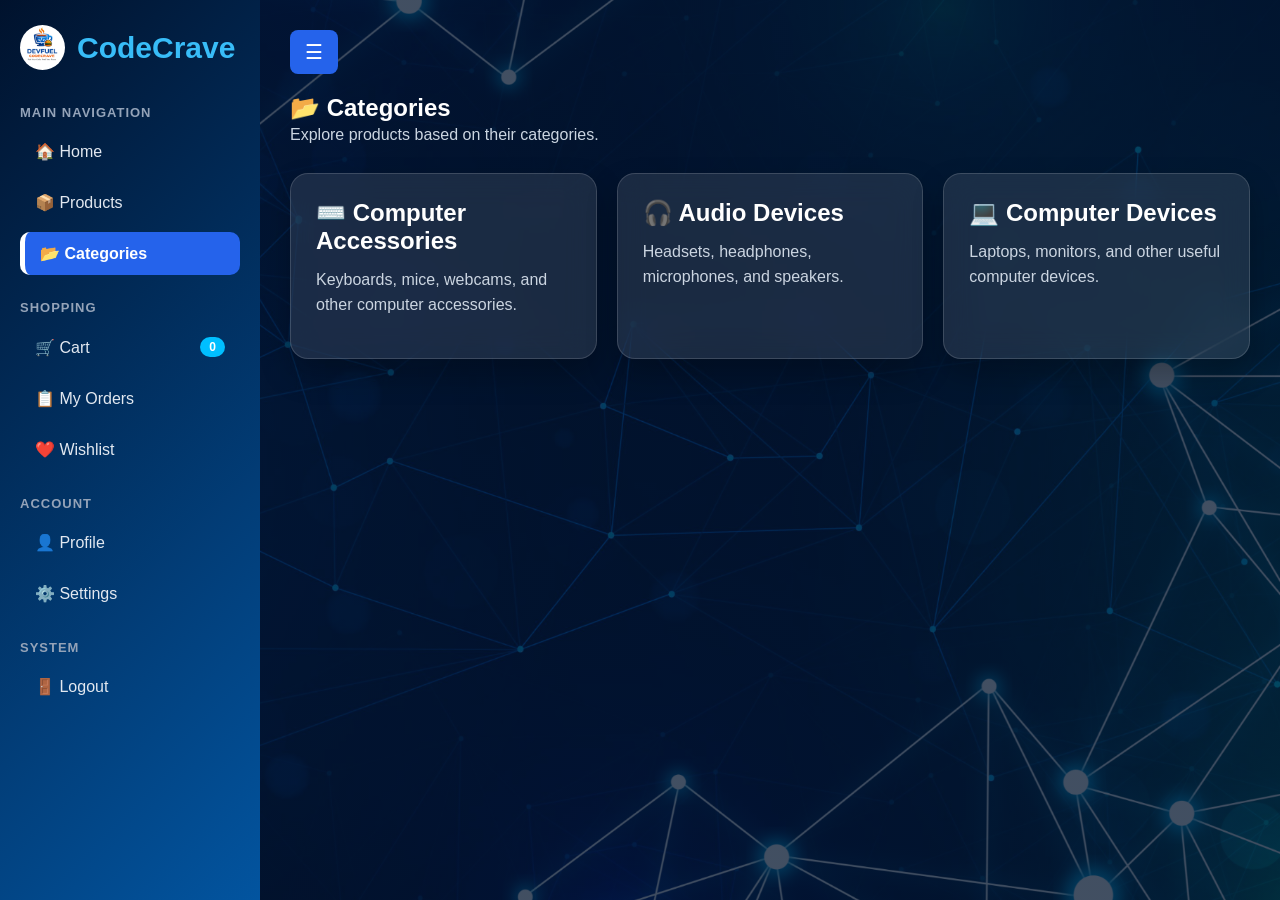
==== E-Commerce/Side-menu contents/Categories.html @ 778e3ce6 "Add files via upload" ====
<!DOCTYPE html>
<html lang="en">

<head>
    <meta charset="UTF-8">
    <meta name="viewport" content="width=device-width, initial-scale=1.0">
    <title>Categories</title>

    <link rel="stylesheet" href="../side-menu.css">
</head>

<body>

    <!-- SIDEBAR -->
    <div class="sidebar" id="sidebar">

        <div class="logo">
            <img src="../Logo.png" alt="CodeCrave Logo" class="sidebar-logo">
            <span>CodeCrave</span>
        </div>

        <div class="menu-group">

            <h4>Main Navigation</h4>

            <a href="Home.html" class="menu-link">
                🏠 Home
            </a>

            <a href="Products.html" class="menu-link">
                📦 Products
            </a>

            <a href="Categories.html" class="menu-link active">
                📂 Categories
            </a>

        </div>

        <div class="menu-group">

            <h4>Shopping</h4>

            <a href="Cart.html" class="menu-link">
                🛒 Cart
                <span class="cart-count" id="cartCount">0</span>
            </a>

            <a href="My Orders.html" class="menu-link">
                📋 My Orders
            </a>

            <a href="Wishlist.html" class="menu-link">
                ❤️ Wishlist
            </a>

        </div>

        <div class="menu-group">

            <h4>Account</h4>

            <a href="Profile.html" class="menu-link">
                👤 Profile
            </a>

            <a href="Setting.html" class="menu-link">
                ⚙️ Settings
            </a>

        </div>

        <div class="menu-group">

            <h4>System</h4>

            <a href="#" id="logoutBtn">
                🚪 Logout
            </a>

        </div>

    </div>


    <!-- MAIN CONTENT -->
    <div class="main-content">

        <button class="toggle-btn" id="toggleBtn">☰</button>

        <section id="categories" class="content-section active-section">

            <h1>📂 Categories</h1>

            <p class="section-description">
                Explore products based on their categories.
            </p>

            <div class="cards">

                <div class="category-card">

                    <h2>⌨️ Computer Accessories</h2>

                    <p>
                        Keyboards, mice, webcams,
                        and other computer accessories.
                    </p>

                </div>

                <div class="category-card">

                    <h2>🎧 Audio Devices</h2>

                    <p>
                        Headsets, headphones,
                        microphones, and speakers.
                    </p>

                </div>

                <div class="category-card">

                    <h2>💻 Computer Devices</h2>

                    <p>
                        Laptops, monitors,
                        and other useful computer devices.
                    </p>

                </div>

            </div>

        </section>

    </div>

    <script src="../side-menu.js"></script>

</body>
</html>
---- E-Commerce/side-menu.css ----
* {
    margin: 0;
    padding: 0;
    box-sizing: border-box;
    font-family: 'Segoe UI', Tahoma, Geneva, Verdana, sans-serif;
}

body {
    display: flex;
    min-height: 100vh;
    background: #0f172a;
    color: white;
}

.sidebar {
    width: 260px;
    min-width: 260px;
    min-height: 100vh;

    background: linear-gradient(
        135deg,
        rgba(0, 18, 45, 0.98),
        rgba(0, 95, 180, 0.85)
    );

    padding: 25px 20px;

    overflow-y: auto;

    transition: width 0.3s ease,
                min-width 0.3s ease,
                left 0.3s ease;

    flex-shrink: 0;
}

.logo {
    display: flex;
    align-items: center;

    gap: 12px;
    margin-bottom: 35px;

    color: #38bdf8;

    font-size: 30px;
    font-weight: 700;

    white-space: nowrap;
}

.sidebar-logo {
    width: 45px;
    height: 45px;

    object-fit: cover;

    border-radius: 50%;
}

.menu-group {
    margin-bottom: 25px;
}

.menu-group h4 {
    color: #94a3b8;

    font-size: 13px;
    font-weight: 600;

    margin-bottom: 10px;

    text-transform: uppercase;
    letter-spacing: 1px;
}

.sidebar a {
    display: flex;
    align-items: center;

    width: 100%;

    padding: 12px 15px;
    margin-bottom: 8px;

    border-radius: 10px;

    text-decoration: none;

    color: #e2e8f0;

    transition:
        background 0.3s ease,
        transform 0.3s ease,
        color 0.3s ease;
}

.sidebar a:hover {
    background: #2563eb;

    transform: translateX(5px);

    color: white;
}

.sidebar a.active {
    background: #2563eb;

    color: white;

    font-weight: bold;

    border-left: 5px solid white;
}


.cart-count {
    margin-left: auto;

    min-width: 25px;

    background: #00bfff;

    color: white;

    font-size: 12px;
    font-weight: bold;

    padding: 3px 8px;

    text-align: center;

    border-radius: 20px;
}

.main-content {
    flex: 1;

    min-width: 0;
    min-height: 100vh;

    padding: 30px;

    background:
        linear-gradient(
            rgba(2, 20, 45, 0.75),
            rgba(2, 20, 45, 0.75)
        ),
        url("_Background.png");

    background-size: cover;
    background-position: center;
    background-attachment: fixed;

    overflow-y: auto;
}

.toggle-btn {
    background: #2563eb;

    color: white;

    border: none;

    padding: 10px 15px;

    border-radius: 8px;

    cursor: pointer;

    font-size: 20px;

    margin-bottom: 20px;

    transition:
        background 0.3s ease,
        transform 0.3s ease;
}

.toggle-btn:hover {
    background: #1d4ed8;

    transform: scale(1.05);
}

.sidebar.closed {
    width: 80px;
    min-width: 80px;
}

.sidebar.closed .logo {
    justify-content: center;
}

.sidebar.closed .logo span {
    display: none;
}

.sidebar.closed .menu-group h4 {
    display: none;
}

.sidebar.closed .sidebar-logo {
    width: 40px;
    height: 40px;
}

.sidebar.closed a {
    justify-content: center;

    padding: 12px 8px;

    font-size: 0;

    transform: none;
}

.sidebar.closed a:hover {
    transform: none;
}

.sidebar.closed a::first-letter {
    font-size: 20px;
}

.sidebar.closed .cart-count {
    display: none;
}

.content-section {
    width: 100%;

    animation: fadeIn 0.4s ease;
}

@keyframes fadeIn {

    from {
        opacity: 0;
        transform: translateY(15px);
    }

    to {
        opacity: 1;
        transform: translateY(0);
    }

}

.hero {
    text-align: center;

    padding: 30px 20px 50px;
}

.hero-logo {
    width: 140px;
    height: 140px;

    object-fit: cover;

    border-radius: 50%;

    margin-bottom: 20px;

    box-shadow:
        0 0 25px rgba(0, 191, 255, 0.45);
}

.hero h1 {
    font-size: 50px;

    margin-bottom: 15px;
}

.tagline {
    max-width: 850px;

    margin: auto;

    font-size: 19px;

    line-height: 1.7;

    color: #dbeafe;
}

.section-title {
    font-size: 28px;

    margin-bottom: 20px;
}

.section-description {
    color: #cbd5e1;

    margin-bottom: 25px;

    line-height: 1.6;
}

.cards {
    display: grid;

    grid-template-columns:
        repeat(auto-fit, minmax(220px, 1fr));

    gap: 20px;
}

.card,
.product-card,
.category-card,
.order-card,
.wishlist-card {

    background:
        rgba(255, 255, 255, 0.10);

    border:
        1px solid rgba(255, 255, 255, 0.15);

    backdrop-filter: blur(15px);

    border-radius: 18px;

    padding: 25px;

    transition:
        transform 0.3s ease,
        border-color 0.3s ease,
        box-shadow 0.3s ease;

    box-shadow:
        0 15px 30px rgba(0, 0, 0, 0.25);
}

.card:hover,
.product-card:hover,
.category-card:hover,
.order-card:hover,
.wishlist-card:hover {

    transform: translateY(-7px);

    border-color: #38bdf8;

    box-shadow:
        0 20px 35px rgba(0, 0, 0, 0.35);
}

.card h3,
.product-card h3,
.category-card h2,
.order-card h3,
.wishlist-card h3 {

    margin-bottom: 12px;
}

.card p,
.product-card p,
.category-card p,
.order-card p,
.wishlist-card p {

    color: #cbd5e1;

    line-height: 1.6;

    margin-bottom: 15px;
}

.product-icon {
    font-size: 50px;

    margin-bottom: 15px;
}

.product-card h2 {
    color: #38bdf8;

    margin: 15px 0;
}

.action-btn {

    border: none;

    background:
        linear-gradient(
            90deg,
            #009dff,
            #00c6ff
        );

    color: white;

    padding: 11px 18px;

    border-radius: 10px;

    font-weight: bold;

    cursor: pointer;

    transition:
        transform 0.3s ease,
        box-shadow 0.3s ease;
}

.action-btn:hover {

    transform: translateY(-3px);

    box-shadow:
        0 8px 20px rgba(0, 170, 255, 0.4);
}

.cart-box,
.profile-box,
.settings-box,
.logout-box {

    width: 100%;

    max-width: 700px;

    margin-top: 25px;

    padding: 30px;

    border-radius: 18px;

    background:
        rgba(255, 255, 255, 0.10);

    border:
        1px solid rgba(255, 255, 255, 0.15);

    backdrop-filter: blur(15px);

    box-shadow:
        0 15px 30px rgba(0, 0, 0, 0.25);
}

.cart-box p {

    margin: 15px 0;

    color: #cbd5e1;
}

.cart-box hr {

    border: none;

    border-top:
        1px solid rgba(255, 255, 255, 0.2);

    margin: 20px 0;
}

.cart-box h2 {

    margin-bottom: 20px;
}


.status {

    display: inline-block;

    padding: 5px 12px;

    border-radius: 20px;

    font-size: 13px;

    margin: 10px 0;
}

.delivered {
    background: #16a34a;
}

.shipped {
    background: #2563eb;
}

.pending {
    background: #d97706;
}

.profile-box {
    text-align: center;
}

.profile-avatar {

    width: 100px;
    height: 100px;

    display: flex;

    justify-content: center;
    align-items: center;

    margin: 0 auto 20px;

    border-radius: 50%;

    background: #2563eb;

    font-size: 45px;

    box-shadow:
        0 10px 25px rgba(37, 99, 235, 0.35);
}

.profile-box p {

    margin-top: 15px;

    color: #cbd5e1;

    line-height: 1.5;
}

.settings-box h3 {

    margin-top: 20px;

    margin-bottom: 10px;

    color: #38bdf8;
}

.settings-box h3:first-child {

    margin-top: 0;
}

.settings-box label {

    display: block;

    margin-bottom: 10px;

    color: #cbd5e1;

    cursor: pointer;
}

.settings-box input {

    margin-right: 8px;

    cursor: pointer;
}

.logout-box {
    text-align: center;
}

.logout-box h2 {

    margin-bottom: 15px;
}

.logout-box p {

    color: #cbd5e1;

    margin-bottom: 25px;
}

.logout-action {

    border: none;

    padding: 13px 30px;

    border-radius: 10px;

    background: #dc2626;

    color: white;

    font-size: 16px;

    font-weight: bold;

    cursor: pointer;

    transition:
        background 0.3s ease,
        transform 0.3s ease,
        box-shadow 0.3s ease;
}

.logout-action:hover {

    background: #b91c1c;

    transform: translateY(-3px);

    box-shadow:
        0 8px 20px rgba(220, 38, 38, 0.35);
}

.sidebar::-webkit-scrollbar,
.main-content::-webkit-scrollbar {

    width: 6px;
}

.sidebar::-webkit-scrollbar-thumb,
.main-content::-webkit-scrollbar-thumb {

    background: #2563eb;

    border-radius: 10px;
}


@media (max-width: 768px) {

    body {
        overflow-x: hidden;
    }

    .sidebar {

        position: fixed;

        left: -260px;

        top: 0;

        width: 260px;
        min-width: 260px;

        height: 100vh;

        z-index: 1000;

        transition:
            left 0.3s ease;
    }

    .sidebar.open {

        left: 0;
    }

    .sidebar.closed {

        width: 260px;

        min-width: 260px;

        left: -260px;
    }

    .main-content {

        width: 100%;

        min-height: 100vh;

        padding: 20px;
    }

    .hero {

        padding: 20px 10px 40px;
    }

    .hero-logo {

        width: 110px;
        height: 110px;
    }

    .hero h1 {

        font-size: 35px;
    }

    .tagline {

        font-size: 16px;

        line-height: 1.6;
    }

    .section-title {

        font-size: 24px;
    }

    .cards {

        grid-template-columns:
            1fr;
    }

    .cart-box,
    .profile-box,
    .settings-box,
    .logout-box {

        padding: 22px;
    }
}
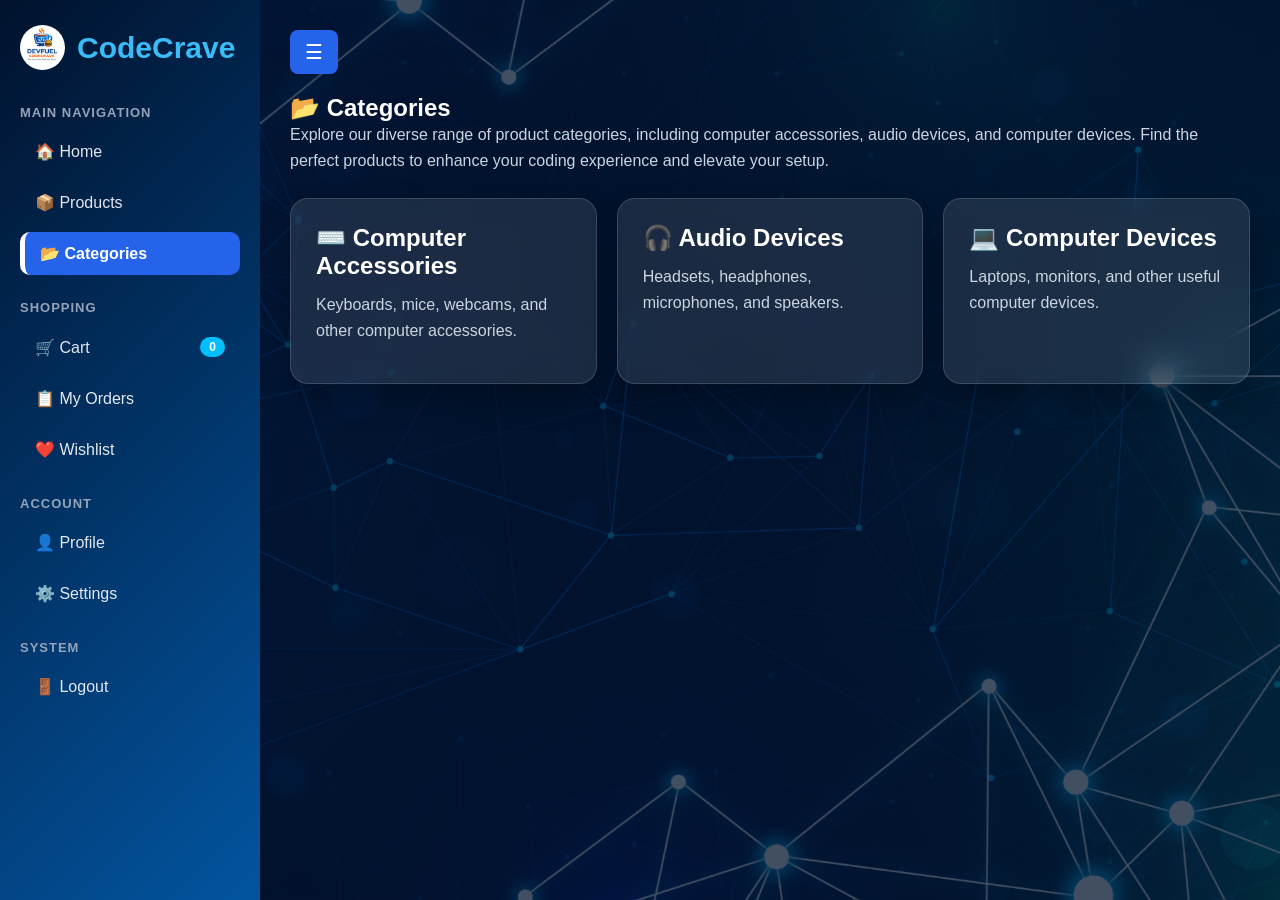
==== commit eb701b3f: "Add files via upload" ====
--- a/E-Commerce/Side-menu contents/Categories.html
+++ b/E-Commerce/Side-menu contents/Categories.html
@@ -93,7 +93,7 @@
             <h1>📂 Categories</h1>
 
             <p class="section-description">
-                Explore products based on their categories.
+                Explore our diverse range of product categories, including computer accessories, audio devices, and computer devices. Find the perfect products to enhance your coding experience and elevate your setup.
             </p>
 
             <div class="cards">
